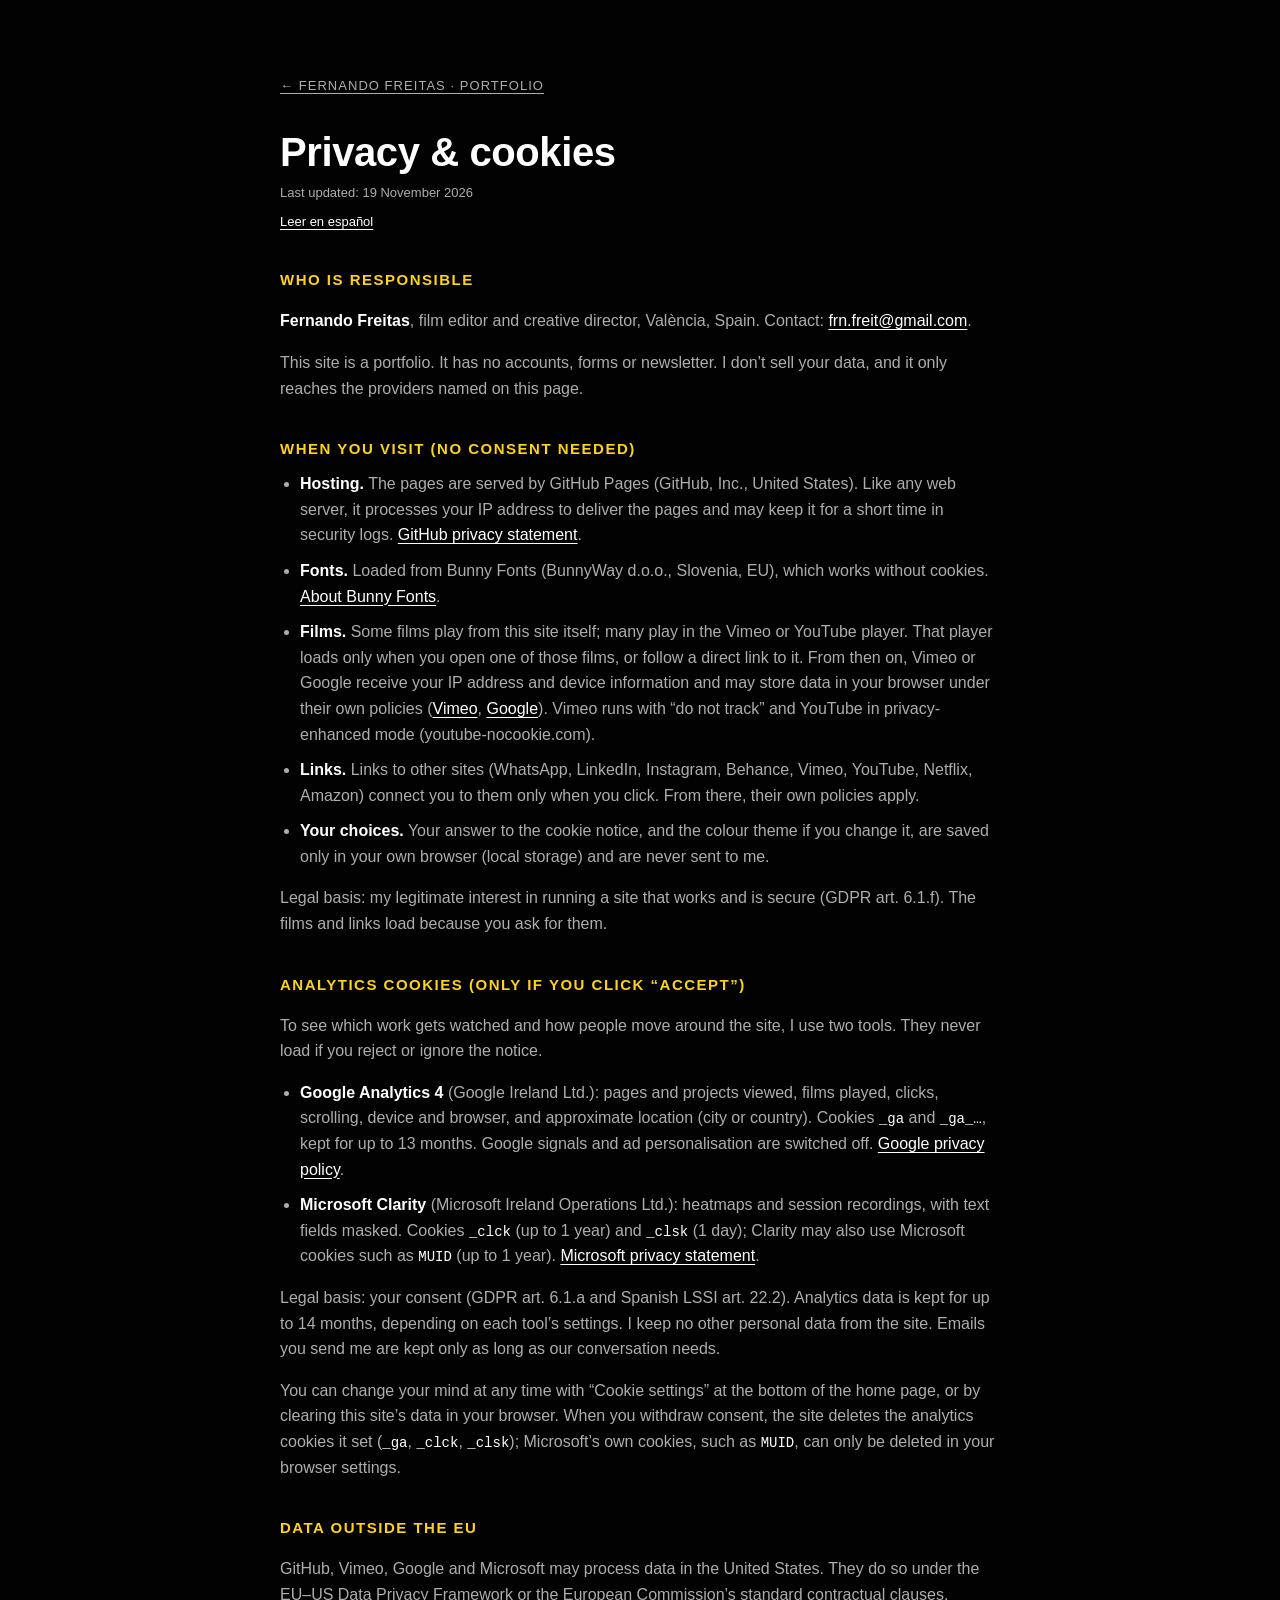
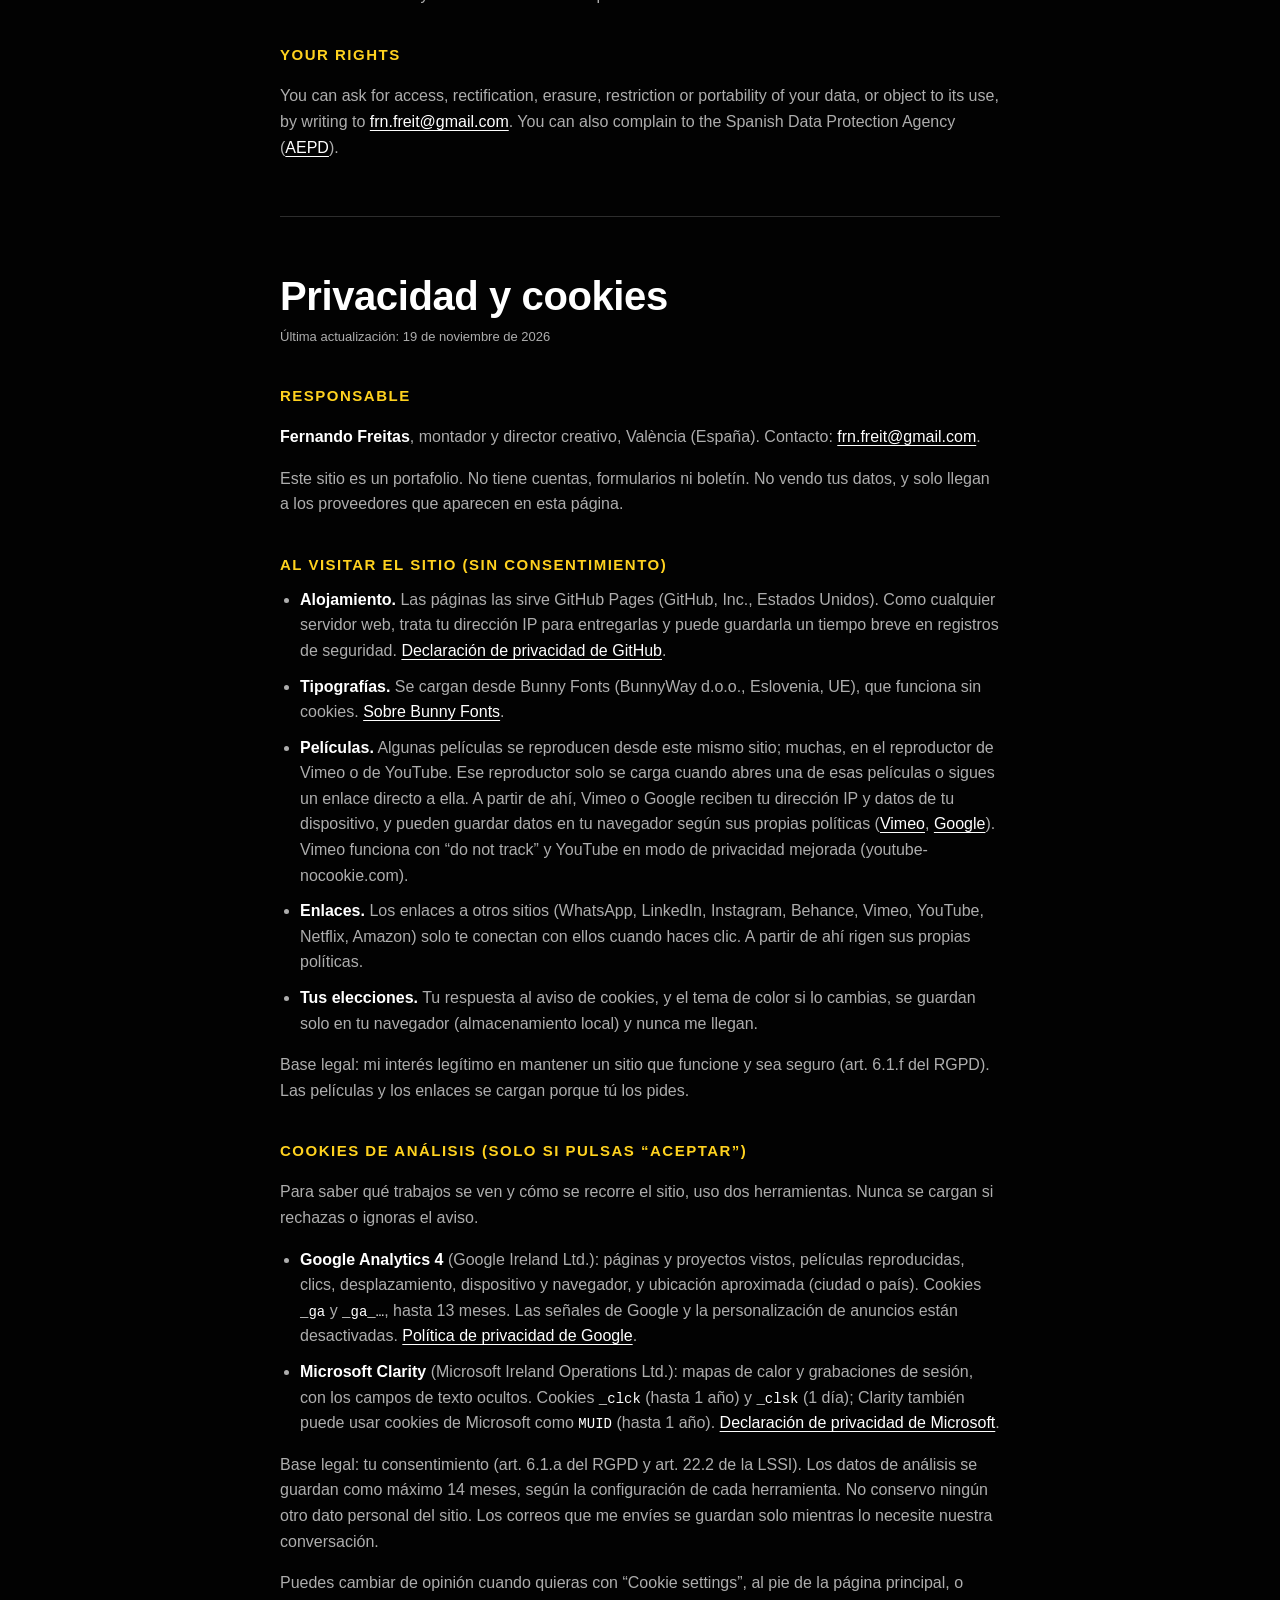
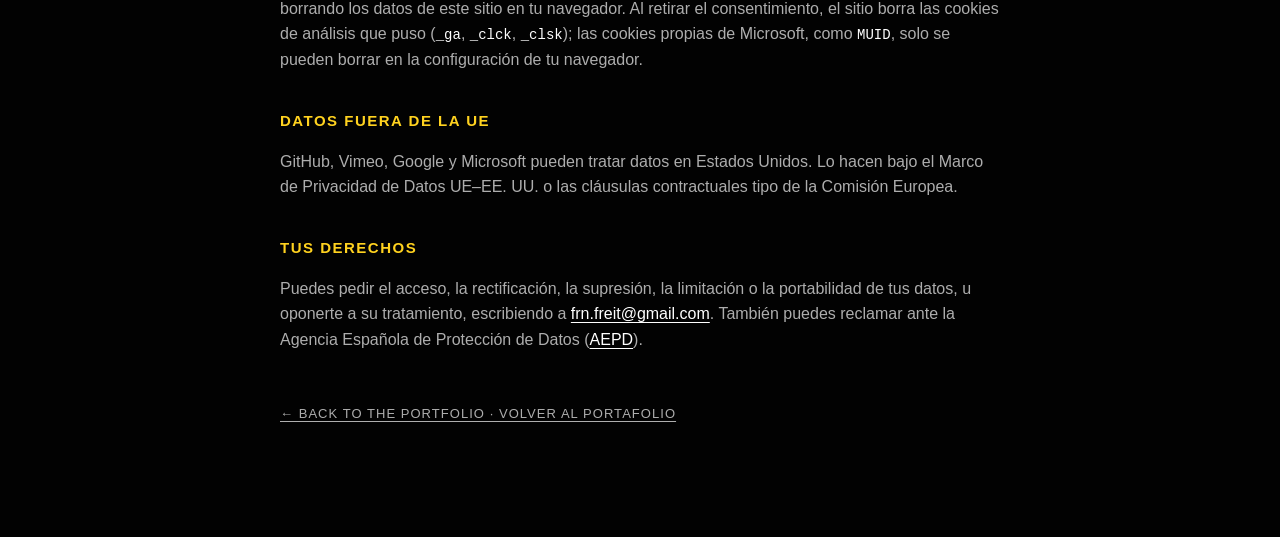
==== privacy.html @ 49413ae2 "Site v3: Amazon link, logo intro, cookie notice in ES, privacy page - Assombramento: Kindle link on " ====
<!doctype html>
<html lang="en">
<head>
<meta charset="utf-8">
<meta name="viewport" content="width=device-width, initial-scale=1, viewport-fit=cover">
<title>Privacy &amp; cookies — Fernando Freitas</title>
<meta name="description" content="How the portfolio site of Fernando Freitas handles your data and cookies. Cómo trata este sitio tus datos y las cookies.">
<meta name="theme-color" content="#020202">
<link rel="canonical" href="https://mag-love.github.io/fern-portfolio/privacy.html">
<link rel="icon" href="data:image/svg+xml,%3Csvg xmlns='http://www.w3.org/2000/svg' viewBox='0 0 64 64'%3E%3Crect width='64' height='64' rx='10' fill='%230C0D10'/%3E%3Cpath d='M20 12h28v10H31v9h13v10H31v11H20z' fill='%23F3EEE4'/%3E%3C/svg%3E">
<style>
  :root { --bg: #020202; --fg: #ffffff; --muted: rgba(255, 255, 255, .68); --line: rgba(255, 255, 255, .17); --accent: #FFD21F; }
  * { box-sizing: border-box; }
  html { background: var(--bg); color: var(--fg); -webkit-text-size-adjust: 100%; }
  body { margin: 0; padding: clamp(24px, 6vw, 72px) 16px 64px; font: 16px/1.6 ui-sans-serif, -apple-system, BlinkMacSystemFont, "Helvetica Neue", Arial, sans-serif; }
  main { max-width: 720px; margin: 0 auto; }
  a { color: var(--fg); text-underline-offset: 3px; overflow-wrap: anywhere; }
  a:hover { color: var(--accent); }
  a:focus-visible { outline: 2px solid var(--accent); outline-offset: 3px; }
  .back { display: inline-block; margin-bottom: 32px; font-size: 13px; letter-spacing: .08em; text-transform: uppercase; color: var(--muted); }
  h1 { font-size: clamp(28px, 5vw, 40px); line-height: 1.15; margin: 0 0 8px; letter-spacing: -.01em; }
  h2 { font-size: 15px; letter-spacing: .1em; text-transform: uppercase; margin: 36px 0 10px; color: var(--accent); }
  p, li { color: var(--muted); }
  strong { color: var(--fg); font-weight: 600; }
  ul { padding-left: 20px; margin: 0 0 12px; }
  li { margin: 0 0 10px; }
  .updated { font-size: 13px; color: var(--muted); margin: 0 0 8px; }
  .lang { font-size: 13px; margin: 0; }
  hr { border: 0; border-top: 1px solid var(--line); margin: 56px 0; }
  code { font: 14px ui-monospace, Menlo, monospace; color: var(--fg); }
</style>
</head>
<body>
<main>
  <a class="back" href="index.html">← Fernando Freitas · portfolio</a>

  <h1>Privacy &amp; cookies</h1>
  <p class="updated">Last updated: 19 November 2026</p>
  <p class="lang"><a href="#es" hreflang="es">Leer en español</a></p>

  <h2>Who is responsible</h2>
  <p><strong>Fernando Freitas</strong>, film editor and creative director, València, Spain. Contact: <a href="mailto:frn.freit@gmail.com">frn.freit@gmail.com</a>.</p>
  <p>This site is a portfolio. It has no accounts, forms or newsletter. I don’t sell your data, and it only reaches the providers named on this page.</p>

  <h2>When you visit (no consent needed)</h2>
  <ul>
    <li><strong>Hosting.</strong> The pages are served by GitHub Pages (GitHub, Inc., United States). Like any web server, it processes your IP address to deliver the pages and may keep it for a short time in security logs. <a href="https://docs.github.com/en/site-policy/privacy-policies/github-general-privacy-statement" rel="noopener" target="_blank">GitHub privacy statement</a>.</li>
    <li><strong>Fonts.</strong> Loaded from Bunny Fonts (BunnyWay d.o.o., Slovenia, EU), which works without cookies. <a href="https://fonts.bunny.net/about" rel="noopener" target="_blank">About Bunny Fonts</a>.</li>
    <li><strong>Films.</strong> Some films play from this site itself; many play in the Vimeo or YouTube player. That player loads only when you open one of those films, or follow a direct link to it. From then on, Vimeo or Google receive your IP address and device information and may store data in your browser under their own policies (<a href="https://vimeo.com/privacy" rel="noopener" target="_blank">Vimeo</a>, <a href="https://policies.google.com/privacy" rel="noopener" target="_blank">Google</a>). Vimeo runs with “do not track” and YouTube in privacy-enhanced mode (youtube-nocookie.com).</li>
    <li><strong>Links.</strong> Links to other sites (WhatsApp, LinkedIn, Instagram, Behance, Vimeo, YouTube, Netflix, Amazon) connect you to them only when you click. From there, their own policies apply.</li>
    <li><strong>Your choices.</strong> Your answer to the cookie notice, and the colour theme if you change it, are saved only in your own browser (local storage) and are never sent to me.</li>
  </ul>
  <p>Legal basis: my legitimate interest in running a site that works and is secure (GDPR art. 6.1.f). The films and links load because you ask for them.</p>

  <h2>Analytics cookies (only if you click “Accept”)</h2>
  <p>To see which work gets watched and how people move around the site, I use two tools. They never load if you reject or ignore the notice.</p>
  <ul>
    <li><strong>Google Analytics 4</strong> (Google Ireland Ltd.): pages and projects viewed, films played, clicks, scrolling, device and browser, and approximate location (city or country). Cookies <code>_ga</code> and <code>_ga_…</code>, kept for up to 13 months. Google signals and ad personalisation are switched off. <a href="https://policies.google.com/privacy" rel="noopener" target="_blank">Google privacy policy</a>.</li>
    <li><strong>Microsoft Clarity</strong> (Microsoft Ireland Operations Ltd.): heatmaps and session recordings, with text fields masked. Cookies <code>_clck</code> (up to 1 year) and <code>_clsk</code> (1 day); Clarity may also use Microsoft cookies such as <code>MUID</code> (up to 1 year). <a href="https://privacy.microsoft.com/privacystatement" rel="noopener" target="_blank">Microsoft privacy statement</a>.</li>
  </ul>
  <p>Legal basis: your consent (GDPR art. 6.1.a and Spanish LSSI art. 22.2). Analytics data is kept for up to 14 months, depending on each tool’s settings. I keep no other personal data from the site. Emails you send me are kept only as long as our conversation needs.</p>
  <p>You can change your mind at any time with “Cookie settings” at the bottom of the home page, or by clearing this site’s data in your browser. When you withdraw consent, the site deletes the analytics cookies it set (<code>_ga</code>, <code>_clck</code>, <code>_clsk</code>); Microsoft’s own cookies, such as <code>MUID</code>, can only be deleted in your browser settings.</p>

  <h2>Data outside the EU</h2>
  <p>GitHub, Vimeo, Google and Microsoft may process data in the United States. They do so under the EU–US Data Privacy Framework or the European Commission’s standard contractual clauses.</p>

  <h2>Your rights</h2>
  <p>You can ask for access, rectification, erasure, restriction or portability of your data, or object to its use, by writing to <a href="mailto:frn.freit@gmail.com">frn.freit@gmail.com</a>. You can also complain to the Spanish Data Protection Agency (<a href="https://www.aepd.es" rel="noopener" target="_blank">AEPD</a>).</p>

  <hr>

  <section id="es" lang="es">
    <h1>Privacidad y cookies</h1>
    <p class="updated">Última actualización: 19 de noviembre de 2026</p>

    <h2>Responsable</h2>
    <p><strong>Fernando Freitas</strong>, montador y director creativo, València (España). Contacto: <a href="mailto:frn.freit@gmail.com">frn.freit@gmail.com</a>.</p>
    <p>Este sitio es un portafolio. No tiene cuentas, formularios ni boletín. No vendo tus datos, y solo llegan a los proveedores que aparecen en esta página.</p>

    <h2>Al visitar el sitio (sin consentimiento)</h2>
    <ul>
      <li><strong>Alojamiento.</strong> Las páginas las sirve GitHub Pages (GitHub, Inc., Estados Unidos). Como cualquier servidor web, trata tu dirección IP para entregarlas y puede guardarla un tiempo breve en registros de seguridad. <a href="https://docs.github.com/en/site-policy/privacy-policies/github-general-privacy-statement" rel="noopener" target="_blank">Declaración de privacidad de GitHub</a>.</li>
      <li><strong>Tipografías.</strong> Se cargan desde Bunny Fonts (BunnyWay d.o.o., Eslovenia, UE), que funciona sin cookies. <a href="https://fonts.bunny.net/about" rel="noopener" target="_blank">Sobre Bunny Fonts</a>.</li>
      <li><strong>Películas.</strong> Algunas películas se reproducen desde este mismo sitio; muchas, en el reproductor de Vimeo o de YouTube. Ese reproductor solo se carga cuando abres una de esas películas o sigues un enlace directo a ella. A partir de ahí, Vimeo o Google reciben tu dirección IP y datos de tu dispositivo, y pueden guardar datos en tu navegador según sus propias políticas (<a href="https://vimeo.com/privacy" rel="noopener" target="_blank">Vimeo</a>, <a href="https://policies.google.com/privacy?hl=es" rel="noopener" target="_blank">Google</a>). Vimeo funciona con “do not track” y YouTube en modo de privacidad mejorada (youtube-nocookie.com).</li>
      <li><strong>Enlaces.</strong> Los enlaces a otros sitios (WhatsApp, LinkedIn, Instagram, Behance, Vimeo, YouTube, Netflix, Amazon) solo te conectan con ellos cuando haces clic. A partir de ahí rigen sus propias políticas.</li>
      <li><strong>Tus elecciones.</strong> Tu respuesta al aviso de cookies, y el tema de color si lo cambias, se guardan solo en tu navegador (almacenamiento local) y nunca me llegan.</li>
    </ul>
    <p>Base legal: mi interés legítimo en mantener un sitio que funcione y sea seguro (art. 6.1.f del RGPD). Las películas y los enlaces se cargan porque tú los pides.</p>

    <h2>Cookies de análisis (solo si pulsas “Aceptar”)</h2>
    <p>Para saber qué trabajos se ven y cómo se recorre el sitio, uso dos herramientas. Nunca se cargan si rechazas o ignoras el aviso.</p>
    <ul>
      <li><strong>Google Analytics 4</strong> (Google Ireland Ltd.): páginas y proyectos vistos, películas reproducidas, clics, desplazamiento, dispositivo y navegador, y ubicación aproximada (ciudad o país). Cookies <code>_ga</code> y <code>_ga_…</code>, hasta 13 meses. Las señales de Google y la personalización de anuncios están desactivadas. <a href="https://policies.google.com/privacy?hl=es" rel="noopener" target="_blank">Política de privacidad de Google</a>.</li>
      <li><strong>Microsoft Clarity</strong> (Microsoft Ireland Operations Ltd.): mapas de calor y grabaciones de sesión, con los campos de texto ocultos. Cookies <code>_clck</code> (hasta 1 año) y <code>_clsk</code> (1 día); Clarity también puede usar cookies de Microsoft como <code>MUID</code> (hasta 1 año). <a href="https://privacy.microsoft.com/es-es/privacystatement" rel="noopener" target="_blank">Declaración de privacidad de Microsoft</a>.</li>
    </ul>
    <p>Base legal: tu consentimiento (art. 6.1.a del RGPD y art. 22.2 de la LSSI). Los datos de análisis se guardan como máximo 14 meses, según la configuración de cada herramienta. No conservo ningún otro dato personal del sitio. Los correos que me envíes se guardan solo mientras lo necesite nuestra conversación.</p>
    <p>Puedes cambiar de opinión cuando quieras con “Cookie settings”, al pie de la página principal, o borrando los datos de este sitio en tu navegador. Al retirar el consentimiento, el sitio borra las cookies de análisis que puso (<code>_ga</code>, <code>_clck</code>, <code>_clsk</code>); las cookies propias de Microsoft, como <code>MUID</code>, solo se pueden borrar en la configuración de tu navegador.</p>

    <h2>Datos fuera de la UE</h2>
    <p>GitHub, Vimeo, Google y Microsoft pueden tratar datos en Estados Unidos. Lo hacen bajo el Marco de Privacidad de Datos UE–EE. UU. o las cláusulas contractuales tipo de la Comisión Europea.</p>

    <h2>Tus derechos</h2>
    <p>Puedes pedir el acceso, la rectificación, la supresión, la limitación o la portabilidad de tus datos, u oponerte a su tratamiento, escribiendo a <a href="mailto:frn.freit@gmail.com">frn.freit@gmail.com</a>. También puedes reclamar ante la Agencia Española de Protección de Datos (<a href="https://www.aepd.es" rel="noopener" target="_blank">AEPD</a>).</p>
  </section>

  <p style="margin-top:48px"><a class="back" href="index.html">← Back to the portfolio · Volver al portafolio</a></p>
</main>
</body>
</html>
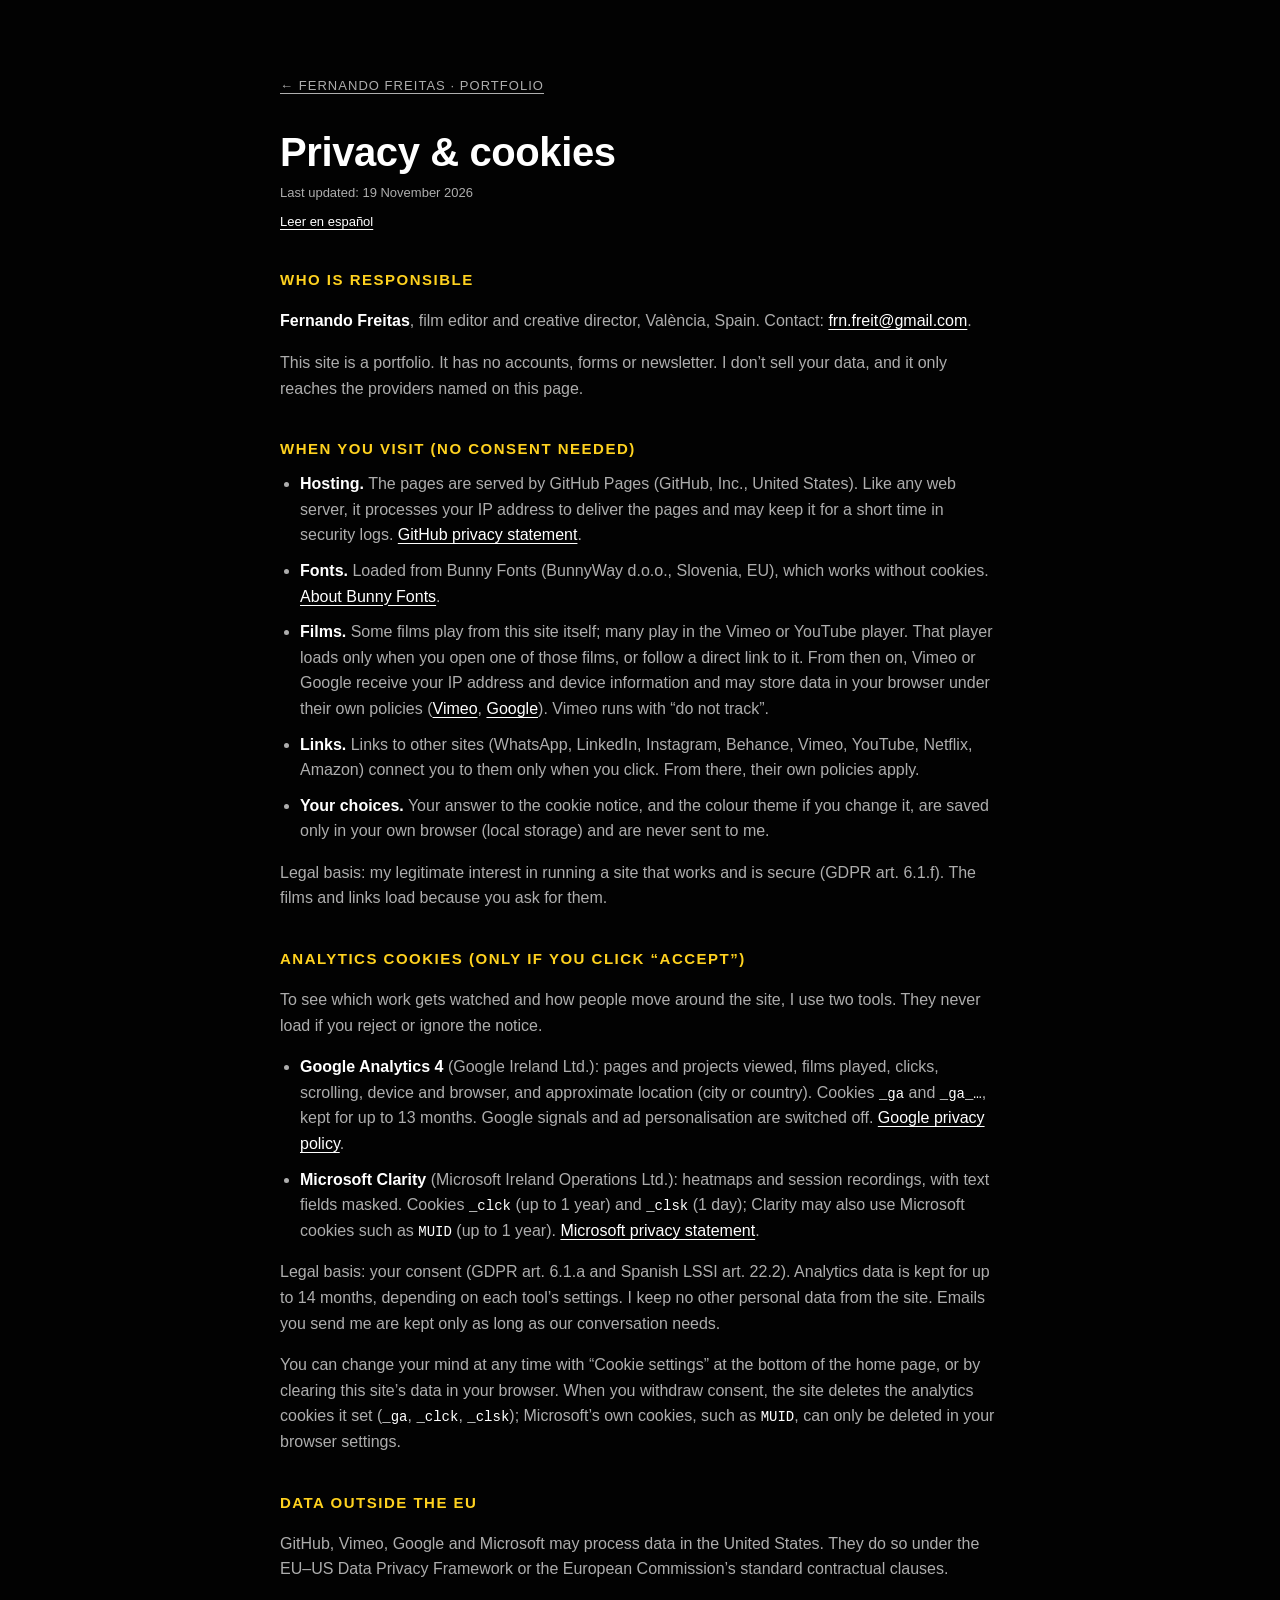
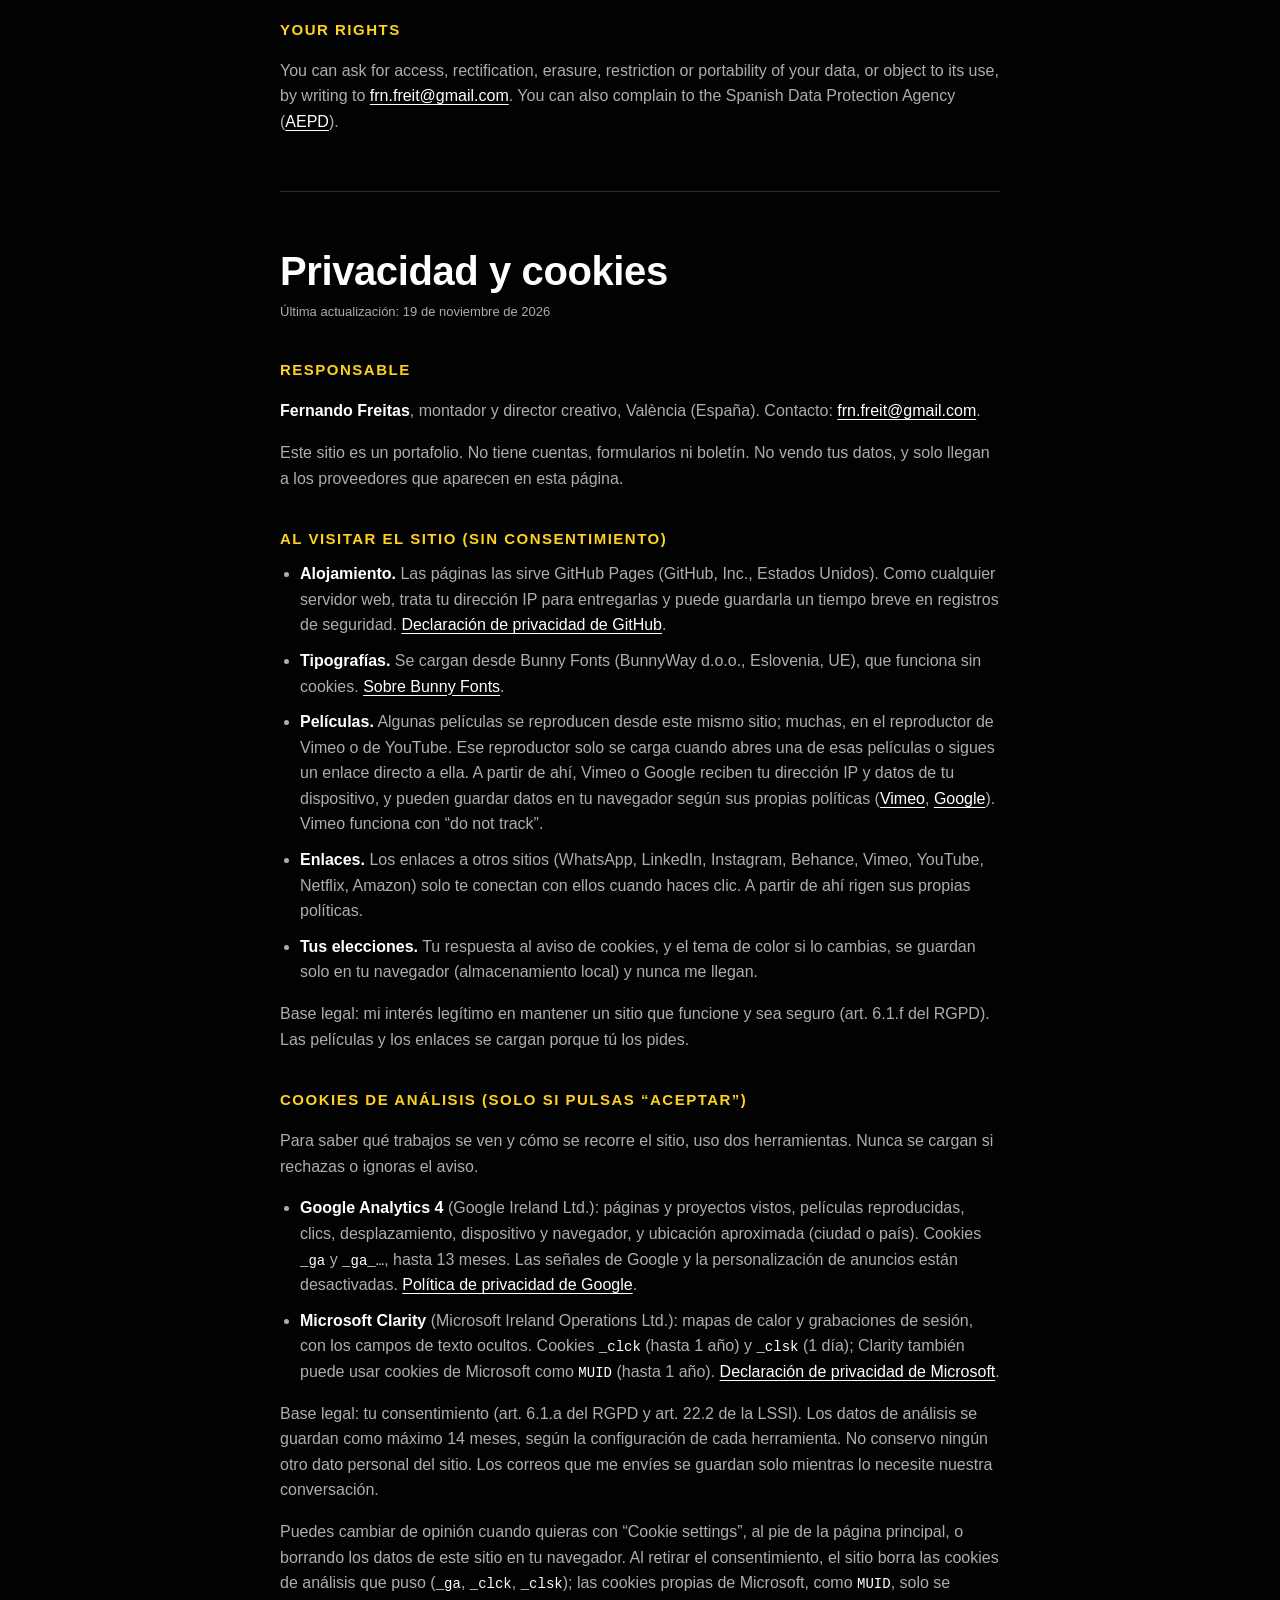
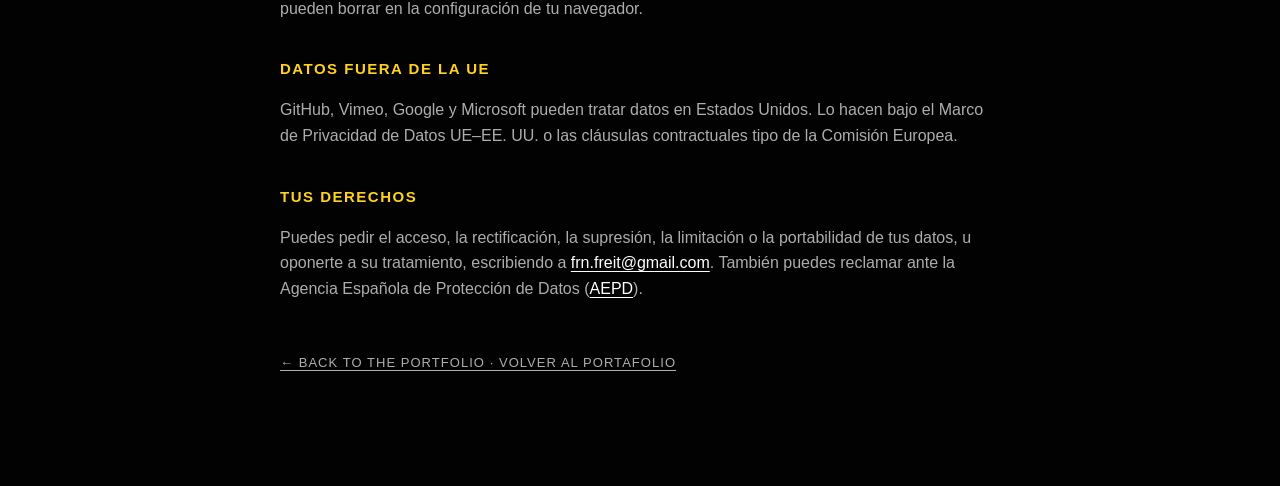
==== commit 5776dd2a: "Play YouTube films with the standard embed (nocookie asked visitors to sign in) Co-Authored-By: Clau" ====
--- a/privacy.html
+++ b/privacy.html
@@ -6,7 +6,7 @@
 <title>Privacy &amp; cookies — Fernando Freitas</title>
 <meta name="description" content="How the portfolio site of Fernando Freitas handles your data and cookies. Cómo trata este sitio tus datos y las cookies.">
 <meta name="theme-color" content="#020202">
-<link rel="canonical" href="https://mag-love.github.io/fern-portfolio/privacy.html">
+<link rel="canonical" href="https://fernfreitas.github.io/privacy.html">
 <link rel="icon" href="data:image/svg+xml,%3Csvg xmlns='http://www.w3.org/2000/svg' viewBox='0 0 64 64'%3E%3Crect width='64' height='64' rx='10' fill='%230C0D10'/%3E%3Cpath d='M20 12h28v10H31v9h13v10H31v11H20z' fill='%23F3EEE4'/%3E%3C/svg%3E">
 <style>
   :root { --bg: #020202; --fg: #ffffff; --muted: rgba(255, 255, 255, .68); --line: rgba(255, 255, 255, .17); --accent: #FFD21F; }
@@ -46,7 +46,7 @@
   <ul>
     <li><strong>Hosting.</strong> The pages are served by GitHub Pages (GitHub, Inc., United States). Like any web server, it processes your IP address to deliver the pages and may keep it for a short time in security logs. <a href="https://docs.github.com/en/site-policy/privacy-policies/github-general-privacy-statement" rel="noopener" target="_blank">GitHub privacy statement</a>.</li>
     <li><strong>Fonts.</strong> Loaded from Bunny Fonts (BunnyWay d.o.o., Slovenia, EU), which works without cookies. <a href="https://fonts.bunny.net/about" rel="noopener" target="_blank">About Bunny Fonts</a>.</li>
-    <li><strong>Films.</strong> Some films play from this site itself; many play in the Vimeo or YouTube player. That player loads only when you open one of those films, or follow a direct link to it. From then on, Vimeo or Google receive your IP address and device information and may store data in your browser under their own policies (<a href="https://vimeo.com/privacy" rel="noopener" target="_blank">Vimeo</a>, <a href="https://policies.google.com/privacy" rel="noopener" target="_blank">Google</a>). Vimeo runs with “do not track” and YouTube in privacy-enhanced mode (youtube-nocookie.com).</li>
+    <li><strong>Films.</strong> Some films play from this site itself; many play in the Vimeo or YouTube player. That player loads only when you open one of those films, or follow a direct link to it. From then on, Vimeo or Google receive your IP address and device information and may store data in your browser under their own policies (<a href="https://vimeo.com/privacy" rel="noopener" target="_blank">Vimeo</a>, <a href="https://policies.google.com/privacy" rel="noopener" target="_blank">Google</a>). Vimeo runs with “do not track”.</li>
     <li><strong>Links.</strong> Links to other sites (WhatsApp, LinkedIn, Instagram, Behance, Vimeo, YouTube, Netflix, Amazon) connect you to them only when you click. From there, their own policies apply.</li>
     <li><strong>Your choices.</strong> Your answer to the cookie notice, and the colour theme if you change it, are saved only in your own browser (local storage) and are never sent to me.</li>
   </ul>
@@ -81,7 +81,7 @@
     <ul>
       <li><strong>Alojamiento.</strong> Las páginas las sirve GitHub Pages (GitHub, Inc., Estados Unidos). Como cualquier servidor web, trata tu dirección IP para entregarlas y puede guardarla un tiempo breve en registros de seguridad. <a href="https://docs.github.com/en/site-policy/privacy-policies/github-general-privacy-statement" rel="noopener" target="_blank">Declaración de privacidad de GitHub</a>.</li>
       <li><strong>Tipografías.</strong> Se cargan desde Bunny Fonts (BunnyWay d.o.o., Eslovenia, UE), que funciona sin cookies. <a href="https://fonts.bunny.net/about" rel="noopener" target="_blank">Sobre Bunny Fonts</a>.</li>
-      <li><strong>Películas.</strong> Algunas películas se reproducen desde este mismo sitio; muchas, en el reproductor de Vimeo o de YouTube. Ese reproductor solo se carga cuando abres una de esas películas o sigues un enlace directo a ella. A partir de ahí, Vimeo o Google reciben tu dirección IP y datos de tu dispositivo, y pueden guardar datos en tu navegador según sus propias políticas (<a href="https://vimeo.com/privacy" rel="noopener" target="_blank">Vimeo</a>, <a href="https://policies.google.com/privacy?hl=es" rel="noopener" target="_blank">Google</a>). Vimeo funciona con “do not track” y YouTube en modo de privacidad mejorada (youtube-nocookie.com).</li>
+      <li><strong>Películas.</strong> Algunas películas se reproducen desde este mismo sitio; muchas, en el reproductor de Vimeo o de YouTube. Ese reproductor solo se carga cuando abres una de esas películas o sigues un enlace directo a ella. A partir de ahí, Vimeo o Google reciben tu dirección IP y datos de tu dispositivo, y pueden guardar datos en tu navegador según sus propias políticas (<a href="https://vimeo.com/privacy" rel="noopener" target="_blank">Vimeo</a>, <a href="https://policies.google.com/privacy?hl=es" rel="noopener" target="_blank">Google</a>). Vimeo funciona con “do not track”.</li>
       <li><strong>Enlaces.</strong> Los enlaces a otros sitios (WhatsApp, LinkedIn, Instagram, Behance, Vimeo, YouTube, Netflix, Amazon) solo te conectan con ellos cuando haces clic. A partir de ahí rigen sus propias políticas.</li>
       <li><strong>Tus elecciones.</strong> Tu respuesta al aviso de cookies, y el tema de color si lo cambias, se guardan solo en tu navegador (almacenamiento local) y nunca me llegan.</li>
     </ul>
